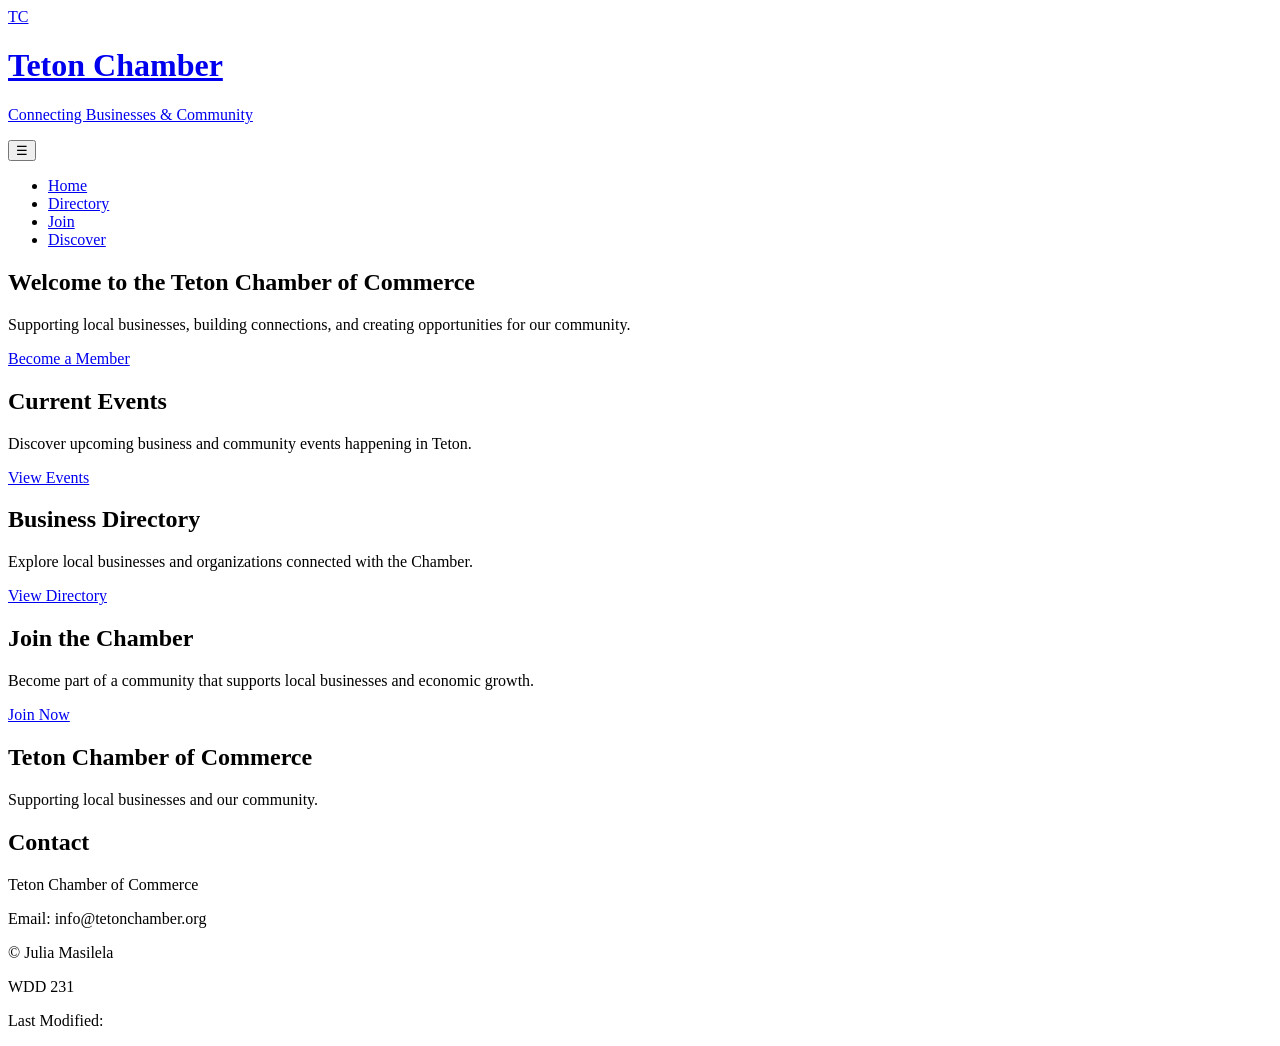
==== chamber/index.html @ 5bec5672 "Complete Chamber project" ====
<!DOCTYPE html>
<html lang="en">

<head>
    <meta charset="UTF-8">
    <meta name="viewport" content="width=device-width, initial-scale=1.0">

    <title>Home | Teton Chamber of Commerce</title>

    <meta name="description"
        content="Welcome to the Teton Chamber of Commerce. Supporting local businesses, building connections, and creating opportunities for the community.">

    <meta name="author" content="Julia Masilela">

    <link rel="stylesheet" href="css/base.css">
    <link rel="stylesheet" href="css/larger.css">

    <script src="js/main.js" defer></script>
</head>

<body>

    <header>
        <div class="header-container">

            <a href="index.html" class="logo">
                <span>TC</span>

                <div>
                    <h1>Teton Chamber</h1>
                    <p>Connecting Businesses &amp; Community</p>
                </div>
            </a>

            <button id="menu-button" aria-label="Open navigation menu">
                ☰
            </button>

            <nav id="primary-navigation">
                <ul>
                    <li>
                        <a href="index.html">Home</a>
                    </li>

                    <li>
                        <a href="directory.html">Directory</a>
                    </li>

                    <li>
                        <a href="join.html">Join</a>
                    </li>

                    <li>
                        <a href="discover.html">Discover</a>
                    </li>
                </ul>
            </nav>

        </div>
    </header>

    <main>

        <section class="hero">

            <div class="hero-content">

                <h2>Welcome to the Teton Chamber of Commerce</h2>

                <p>
                    Supporting local businesses, building connections,
                    and creating opportunities for our community.
                </p>

                <a href="join.html" class="cta-button">
                    Become a Member
                </a>

            </div>

        </section>

        <section class="home-section">

            <div class="card">
                <h2>Current Events</h2>

                <p>
                    Discover upcoming business and community events
                    happening in Teton.
                </p>

                <a href="discover.html">
                    View Events
                </a>
            </div>

            <div class="card">
                <h2>Business Directory</h2>

                <p>
                    Explore local businesses and organizations
                    connected with the Chamber.
                </p>

                <a href="directory.html">
                    View Directory
                </a>
            </div>

            <div class="card">
                <h2>Join the Chamber</h2>

                <p>
                    Become part of a community that supports local
                    businesses and economic growth.
                </p>

                <a href="join.html">
                    Join Now
                </a>
            </div>

        </section>

    </main>

    <footer>

        <div class="footer-content">

            <section>
                <h2>Teton Chamber of Commerce</h2>
                <p>
                    Supporting local businesses and our community.
                </p>
            </section>

            <section>
                <h2>Contact</h2>
                <p>
                    Teton Chamber of Commerce
                </p>
                <p>
                    Email: info@tetonchamber.org
                </p>
            </section>

            <section>
                <p>
                    &copy;
                    <span id="current-year"></span>
                    Julia Masilela
                </p>

                <p>WDD 231</p>

                <p>
                    Last Modified:
                    <span id="last-modified"></span>
                </p>
            </section>

        </div>

    </footer>

</body>

</html>
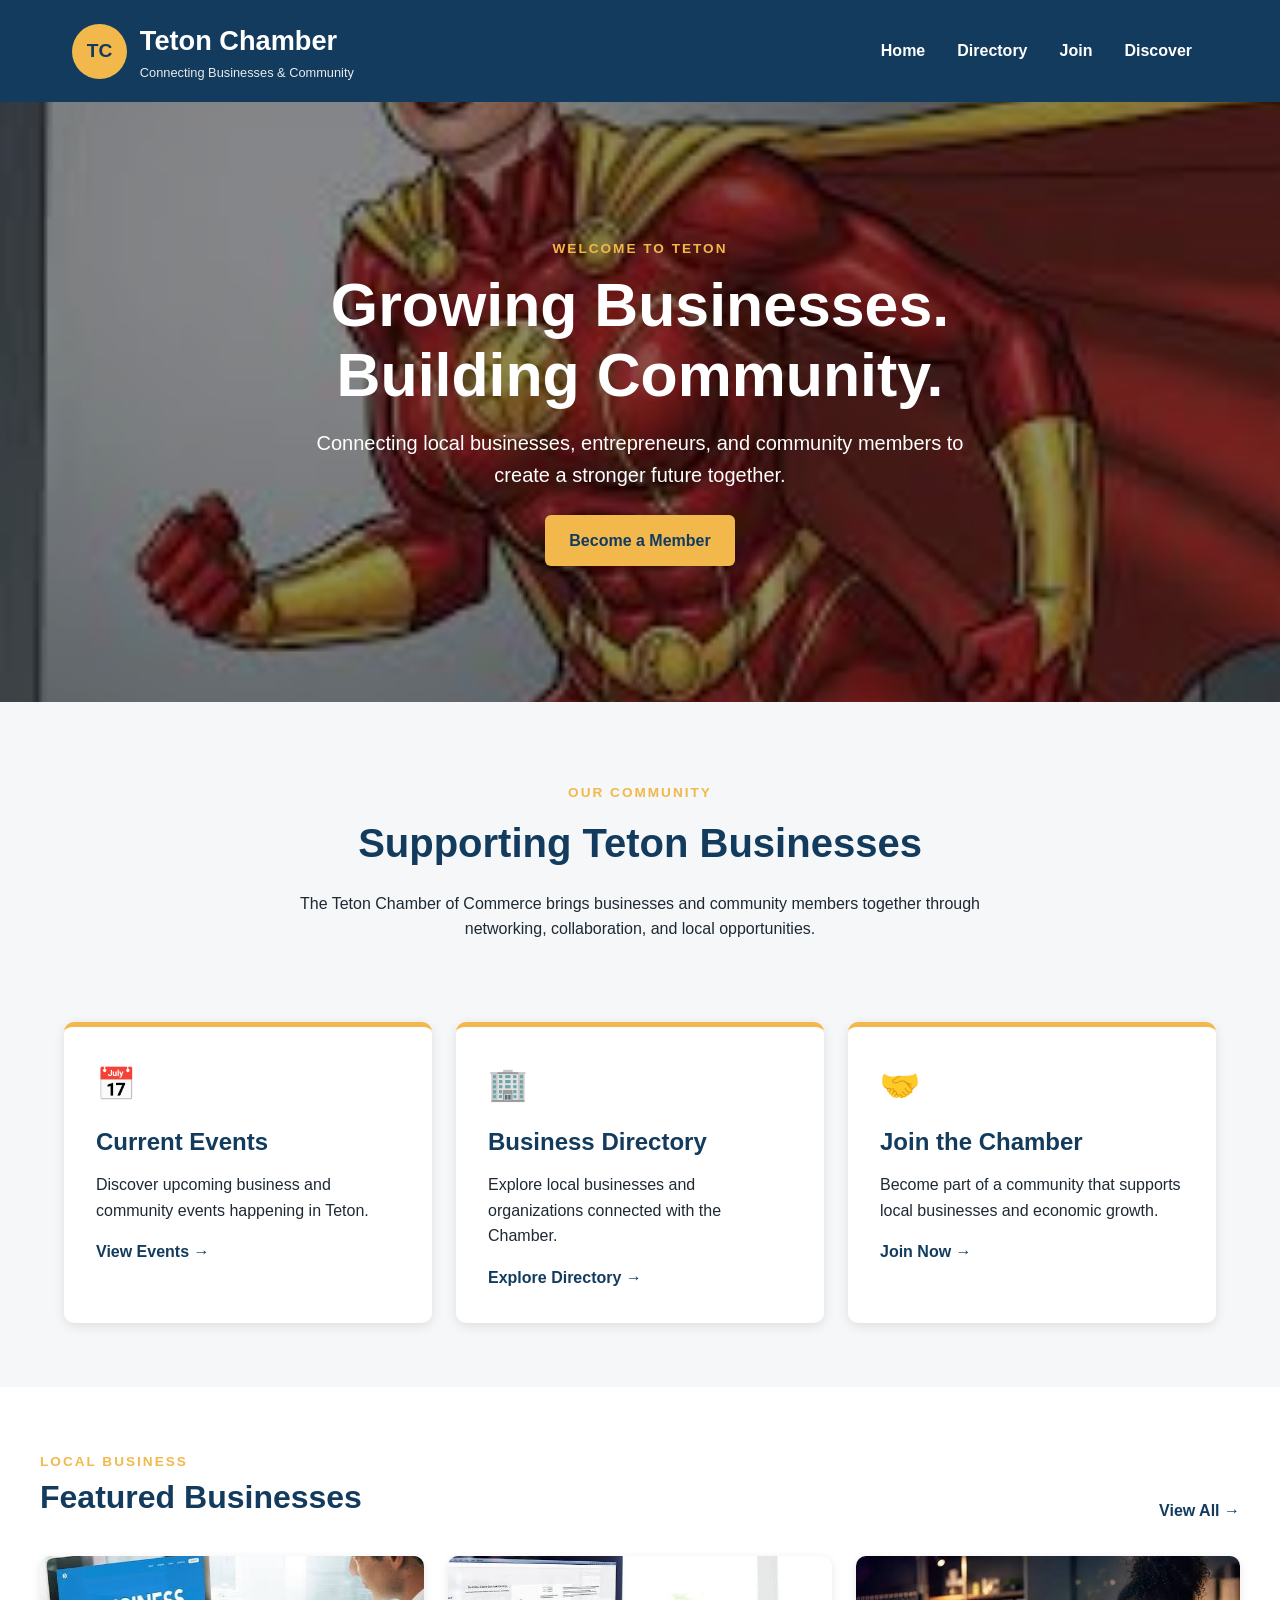
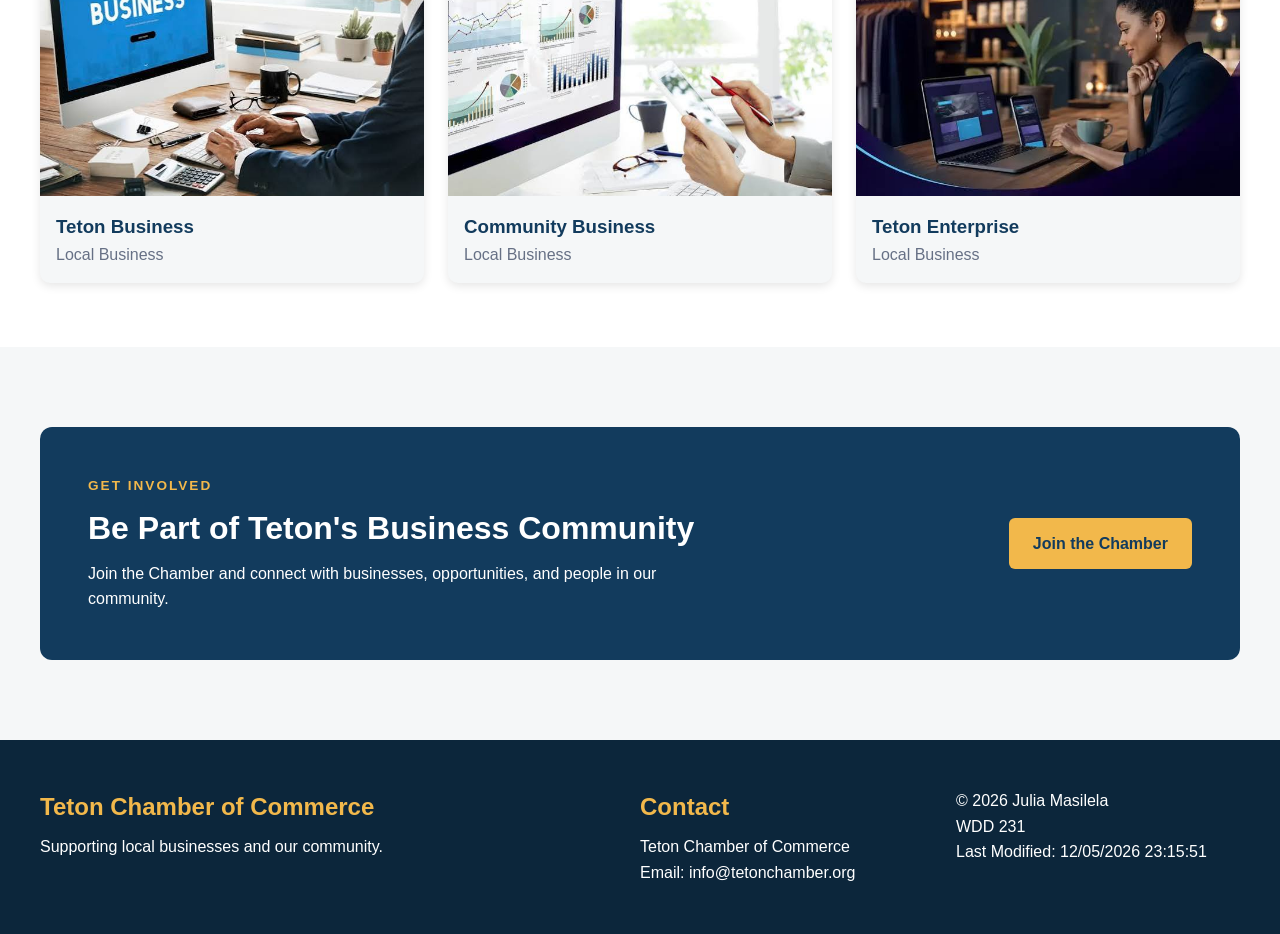
==== commit 2ad7243d: "Improve Chamber homepage design" ====
--- a/chamber/index.html
+++ b/chamber/index.html
@@ -12,10 +12,10 @@
 
     <meta name="author" content="Julia Masilela">
 
-    <link rel="stylesheet" href="css/base.css">
-    <link rel="stylesheet" href="css/larger.css">
-
-    <script src="js/main.js" defer></script>
+    <link rel="stylesheet" href="styles/base.css">
+    <link rel="stylesheet" href="styles/larger.css">
+
+    <script src="scripts/main.js" defer></script>
 </head>
 
 <body>
@@ -24,7 +24,7 @@
         <div class="header-container">
 
             <a href="index.html" class="logo">
-                <span>TC</span>
+                <span class="logo-mark">TC</span>
 
                 <div>
                     <h1>Teton Chamber</h1>
@@ -38,21 +38,10 @@
 
             <nav id="primary-navigation">
                 <ul>
-                    <li>
-                        <a href="index.html">Home</a>
-                    </li>
-
-                    <li>
-                        <a href="directory.html">Directory</a>
-                    </li>
-
-                    <li>
-                        <a href="join.html">Join</a>
-                    </li>
-
-                    <li>
-                        <a href="discover.html">Discover</a>
-                    </li>
+                    <li><a href="index.html">Home</a></li>
+                    <li><a href="directory.html">Directory</a></li>
+                    <li><a href="join.html">Join</a></li>
+                    <li><a href="discover.html">Discover</a></li>
                 </ul>
             </nav>
 
@@ -61,15 +50,25 @@
 
     <main>
 
+        <!-- HERO -->
         <section class="hero">
 
+            <img src="images/hero.webp"
+                alt="Teton community and business area"
+                class="hero-image">
+
+            <div class="hero-overlay"></div>
+
             <div class="hero-content">
 
-                <h2>Welcome to the Teton Chamber of Commerce</h2>
-
-                <p>
-                    Supporting local businesses, building connections,
-                    and creating opportunities for our community.
+                <p class="hero-label">WELCOME TO TETON</p>
+
+                <h2>Growing Businesses.<br>Building Community.</h2>
+
+                <p>
+                    Connecting local businesses, entrepreneurs,
+                    and community members to create a stronger
+                    future together.
                 </p>
 
                 <a href="join.html" class="cta-button">
@@ -80,9 +79,30 @@
 
         </section>
 
+
+        <!-- INTRODUCTION -->
+        <section class="intro">
+
+            <p class="section-label">OUR COMMUNITY</p>
+
+            <h2>Supporting Teton Businesses</h2>
+
+            <p>
+                The Teton Chamber of Commerce brings businesses and
+                community members together through networking,
+                collaboration, and local opportunities.
+            </p>
+
+        </section>
+
+
+        <!-- THREE MAIN CARDS -->
         <section class="home-section">
 
-            <div class="card">
+            <article class="card">
+
+                <div class="card-icon">📅</div>
+
                 <h2>Current Events</h2>
 
                 <p>
@@ -91,11 +111,16 @@
                 </p>
 
                 <a href="discover.html">
-                    View Events
-                </a>
-            </div>
-
-            <div class="card">
+                    View Events →
+                </a>
+
+            </article>
+
+
+            <article class="card">
+
+                <div class="card-icon">🏢</div>
+
                 <h2>Business Directory</h2>
 
                 <p>
@@ -104,11 +129,16 @@
                 </p>
 
                 <a href="directory.html">
-                    View Directory
-                </a>
-            </div>
-
-            <div class="card">
+                    Explore Directory →
+                </a>
+
+            </article>
+
+
+            <article class="card">
+
+                <div class="card-icon">🤝</div>
+
                 <h2>Join the Chamber</h2>
 
                 <p>
@@ -117,13 +147,93 @@
                 </p>
 
                 <a href="join.html">
-                    Join Now
-                </a>
-            </div>
+                    Join Now →
+                </a>
+
+            </article>
+
+        </section>
+
+
+        <!-- FEATURED BUSINESSES -->
+        <section class="featured">
+
+            <div class="featured-heading">
+
+                <div>
+                    <p class="section-label">LOCAL BUSINESS</p>
+                    <h2>Featured Businesses</h2>
+                </div>
+
+                <a href="directory.html">View All →</a>
+
+            </div>
+
+
+            <div class="business-grid">
+
+                <article class="business-card">
+                    <img src="images/bussiness1.webp"
+                        alt="Featured Teton business"
+                        loading="lazy">
+
+                    <div>
+                        <h3>Teton Business</h3>
+                        <p>Local Business</p>
+                    </div>
+                </article>
+
+
+                <article class="business-card">
+                    <img src="images/bussiness2.webp"
+                        alt="Featured Teton business"
+                        loading="lazy">
+
+                    <div>
+                        <h3>Community Business</h3>
+                        <p>Local Business</p>
+                    </div>
+                </article>
+
+
+                <article class="business-card">
+                    <img src="images/bussiness3.webp"
+                        alt="Featured Teton business"
+                        loading="lazy">
+
+                    <div>
+                        <h3>Teton Enterprise</h3>
+                        <p>Local Business</p>
+                    </div>
+                </article>
+
+            </div>
+
+        </section>
+
+
+        <!-- CALL TO ACTION -->
+        <section class="home-cta">
+
+            <div>
+                <p class="section-label">GET INVOLVED</p>
+
+                <h2>Be Part of Teton's Business Community</h2>
+
+                <p>
+                    Join the Chamber and connect with businesses,
+                    opportunities, and people in our community.
+                </p>
+            </div>
+
+            <a href="join.html" class="cta-button">
+                Join the Chamber
+            </a>
 
         </section>
 
     </main>
+
 
     <footer>
 
@@ -131,22 +241,27 @@
 
             <section>
                 <h2>Teton Chamber of Commerce</h2>
+
                 <p>
                     Supporting local businesses and our community.
                 </p>
             </section>
+
 
             <section>
                 <h2>Contact</h2>
-                <p>
-                    Teton Chamber of Commerce
-                </p>
-                <p>
-                    Email: info@tetonchamber.org
+
+                <p>Teton Chamber of Commerce</p>
+
+                <p>
+                    Email:
+                    info@tetonchamber.org
                 </p>
             </section>
 
+
             <section>
+
                 <p>
                     &copy;
                     <span id="current-year"></span>
@@ -159,6 +274,7 @@
                     Last Modified:
                     <span id="last-modified"></span>
                 </p>
+
             </section>
 
         </div>
--- a/chamber/styles/base.css
+++ b/chamber/styles/base.css
@@ -0,0 +1,339 @@
+/* ================================
+   TETON CHAMBER - BASE STYLES
+================================ */
+
+* {
+    box-sizing: border-box;
+    margin: 0;
+    padding: 0;
+}
+
+body {
+    font-family: Arial, Helvetica, sans-serif;
+    line-height: 1.6;
+    color: #1f2933;
+    background: #f5f7f8;
+}
+
+img {
+    max-width: 100%;
+    display: block;
+}
+
+a {
+    color: inherit;
+}
+
+header {
+    background: #123b5d;
+    color: white;
+}
+
+.header-container {
+    max-width: 1200px;
+    margin: 0 auto;
+    padding: 1rem;
+    display: flex;
+    align-items: center;
+    justify-content: space-between;
+    gap: 1rem;
+}
+
+.logo {
+    display: flex;
+    align-items: center;
+    gap: .8rem;
+    text-decoration: none;
+}
+
+.logo-mark {
+    width: 55px;
+    height: 55px;
+    border-radius: 50%;
+    background: #f2b84b;
+    color: #123b5d;
+    display: grid;
+    place-items: center;
+    font-size: 1.2rem;
+    font-weight: bold;
+}
+
+.logo h1 {
+    font-size: 1.4rem;
+}
+
+.logo p {
+    font-size: .8rem;
+    opacity: .9;
+}
+
+#menu-button {
+    border: none;
+    background: transparent;
+    color: white;
+    font-size: 2rem;
+    cursor: pointer;
+}
+
+nav {
+    display: none;
+}
+
+nav ul {
+    list-style: none;
+}
+
+nav a {
+    display: block;
+    padding: .7rem 1rem;
+    text-decoration: none;
+    font-weight: bold;
+}
+
+nav a:hover,
+nav a:focus {
+    background: #f2b84b;
+    color: #123b5d;
+}
+
+.hero {
+    position: relative;
+    min-height: 500px;
+    overflow: hidden;
+    display: grid;
+    place-items: center;
+}
+
+.hero-image {
+    position: absolute;
+    inset: 0;
+    width: 100%;
+    height: 100%;
+    object-fit: cover;
+}
+
+.hero-overlay {
+    position: absolute;
+    inset: 0;
+    background: rgba(0, 0, 0, .45);
+}
+
+.hero-content {
+    position: relative;
+    z-index: 1;
+    color: white;
+    text-align: center;
+    max-width: 750px;
+    padding: 2rem;
+}
+
+.hero-label,
+.section-label {
+    text-transform: uppercase;
+    letter-spacing: 2px;
+    font-size: .85rem;
+    font-weight: bold;
+    color: #f2b84b;
+}
+
+.hero h2 {
+    font-size: 2.5rem;
+    line-height: 1.15;
+    margin: .7rem 0 1rem;
+}
+
+.hero-content > p:not(.hero-label) {
+    font-size: 1.1rem;
+    margin-bottom: 1.5rem;
+}
+
+.cta-button {
+    display: inline-block;
+    background: #f2b84b;
+    color: #123b5d;
+    padding: .8rem 1.5rem;
+    border-radius: 6px;
+    text-decoration: none;
+    font-weight: bold;
+}
+
+.cta-button:hover {
+    background: white;
+}
+
+.intro {
+    max-width: 800px;
+    margin: 0 auto;
+    padding: 4rem 1.5rem 2rem;
+    text-align: center;
+}
+
+.intro h2 {
+    color: #123b5d;
+    font-size: 2rem;
+    margin: .4rem 0 1rem;
+}
+
+.home-section {
+    max-width: 1200px;
+    margin: 0 auto;
+    padding: 2rem 1.5rem 4rem;
+    display: grid;
+    gap: 1.5rem;
+}
+
+.card {
+    background: white;
+    padding: 2rem;
+    border-radius: 10px;
+    box-shadow: 0 3px 12px rgba(0, 0, 0, .1);
+    border-top: 5px solid #f2b84b;
+}
+
+.card-icon {
+    font-size: 2rem;
+    margin-bottom: .8rem;
+}
+
+.card h2 {
+    color: #123b5d;
+    margin-bottom: .7rem;
+}
+
+.card p {
+    margin-bottom: 1rem;
+}
+
+.card a,
+.featured-heading a {
+    color: #123b5d;
+    font-weight: bold;
+    text-decoration: none;
+}
+
+.card a:hover,
+.featured-heading a:hover {
+    text-decoration: underline;
+}
+
+.featured {
+    background: white;
+    padding: 4rem 1.5rem;
+}
+
+.featured-heading {
+    max-width: 1200px;
+    margin: 0 auto 2rem;
+    display: flex;
+    justify-content: space-between;
+    align-items: end;
+    gap: 1rem;
+}
+
+.featured-heading h2 {
+    color: #123b5d;
+    font-size: 2rem;
+}
+
+.business-grid {
+    max-width: 1200px;
+    margin: 0 auto;
+    display: grid;
+    gap: 1.5rem;
+}
+
+.business-card {
+    background: #f5f7f8;
+    border-radius: 10px;
+    overflow: hidden;
+    box-shadow: 0 3px 10px rgba(0, 0, 0, .1);
+}
+
+.business-card img {
+    width: 100%;
+    height: 220px;
+    object-fit: cover;
+}
+
+.business-card div {
+    padding: 1rem;
+}
+
+.business-card h3 {
+    color: #123b5d;
+}
+
+.business-card p {
+    color: #667085;
+}
+
+.home-cta {
+    max-width: 1200px;
+    margin: 4rem auto;
+    padding: 3rem 1.5rem;
+    background: #123b5d;
+    color: white;
+    border-radius: 12px;
+    display: grid;
+    gap: 1.5rem;
+}
+
+.home-cta h2 {
+    font-size: 2rem;
+    margin: .4rem 0;
+}
+
+.home-cta p:not(.section-label) {
+    max-width: 650px;
+}
+
+footer {
+    background: #0c263b;
+    color: white;
+    padding: 3rem 1.5rem;
+}
+
+.footer-content {
+    max-width: 1200px;
+    margin: 0 auto;
+    display: grid;
+    gap: 2rem;
+}
+
+footer h2 {
+    color: #f2b84b;
+    margin-bottom: .5rem;
+}
+
+@media (min-width: 700px) {
+
+    #menu-button {
+        display: none;
+    }
+
+    nav {
+        display: block;
+    }
+
+    nav ul {
+        display: flex;
+    }
+
+    .home-section {
+        grid-template-columns: repeat(3, 1fr);
+    }
+
+    .business-grid {
+        grid-template-columns: repeat(3, 1fr);
+    }
+
+    .home-cta {
+        grid-template-columns: 1fr auto;
+        align-items: center;
+        padding: 3rem;
+    }
+
+    .footer-content {
+        grid-template-columns: 2fr 1fr 1fr;
+    }
+}
--- a/chamber/styles/larger.css
+++ b/chamber/styles/larger.css
@@ -0,0 +1,73 @@
+/* ================================
+   TETON CHAMBER - LARGE SCREEN
+================================ */
+
+@media (min-width: 900px) {
+
+    .header-container {
+        padding: 1.2rem 2rem;
+    }
+
+    .logo h1 {
+        font-size: 1.7rem;
+    }
+
+    .hero {
+        min-height: 600px;
+    }
+
+    .hero-content {
+        padding: 3rem;
+    }
+
+    .hero h2 {
+        font-size: 3.8rem;
+    }
+
+    .hero-content > p:not(.hero-label) {
+        font-size: 1.25rem;
+        max-width: 650px;
+        margin-left: auto;
+        margin-right: auto;
+    }
+
+    .intro {
+        padding-top: 5rem;
+    }
+
+    .intro h2 {
+        font-size: 2.5rem;
+    }
+
+    .home-section {
+        padding-top: 3rem;
+    }
+
+    .card {
+        min-height: 270px;
+        transition: transform .2s ease, box-shadow .2s ease;
+    }
+
+    .card:hover {
+        transform: translateY(-6px);
+        box-shadow: 0 8px 20px rgba(0, 0, 0, .15);
+    }
+
+    .business-card {
+        transition: transform .2s ease, box-shadow .2s ease;
+    }
+
+    .business-card:hover {
+        transform: translateY(-5px);
+        box-shadow: 0 8px 20px rgba(0, 0, 0, .15);
+    }
+
+    .business-card img {
+        height: 240px;
+    }
+
+    .home-cta {
+        margin-top: 5rem;
+        margin-bottom: 5rem;
+    }
+}
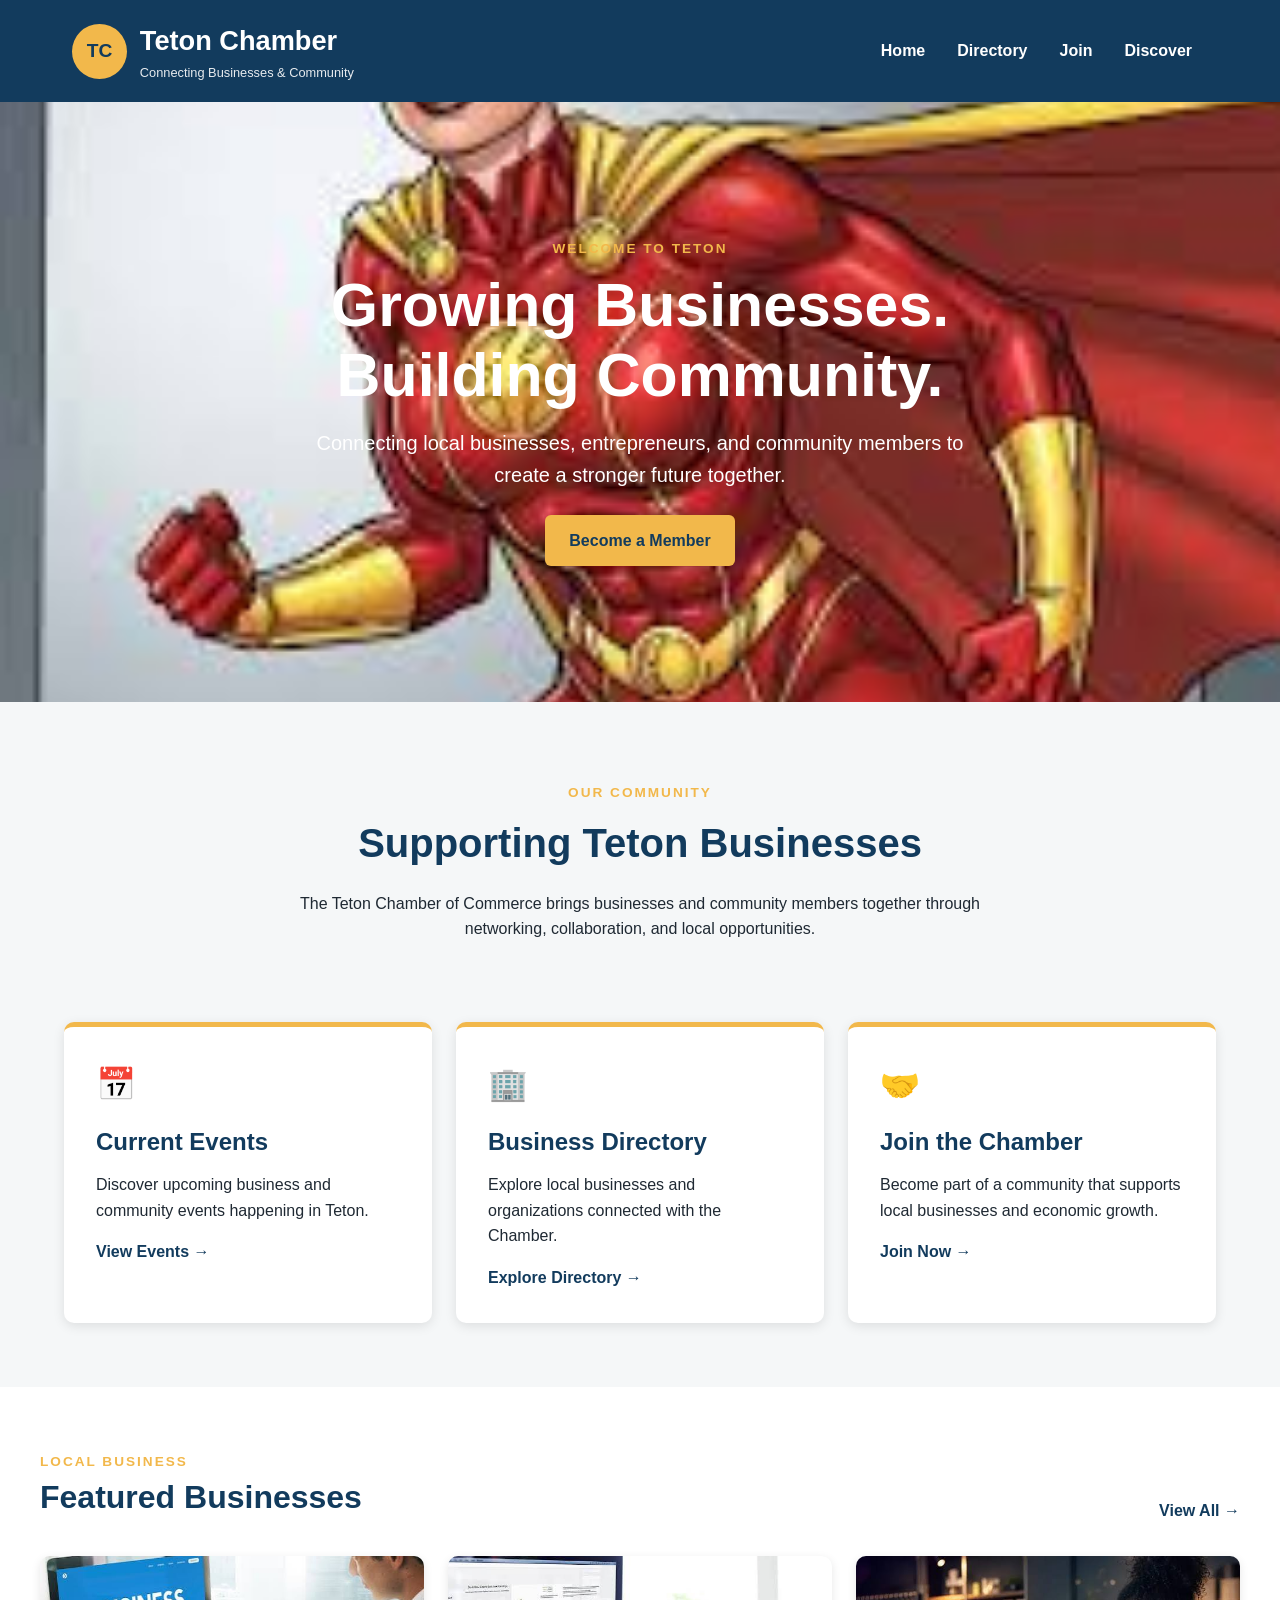
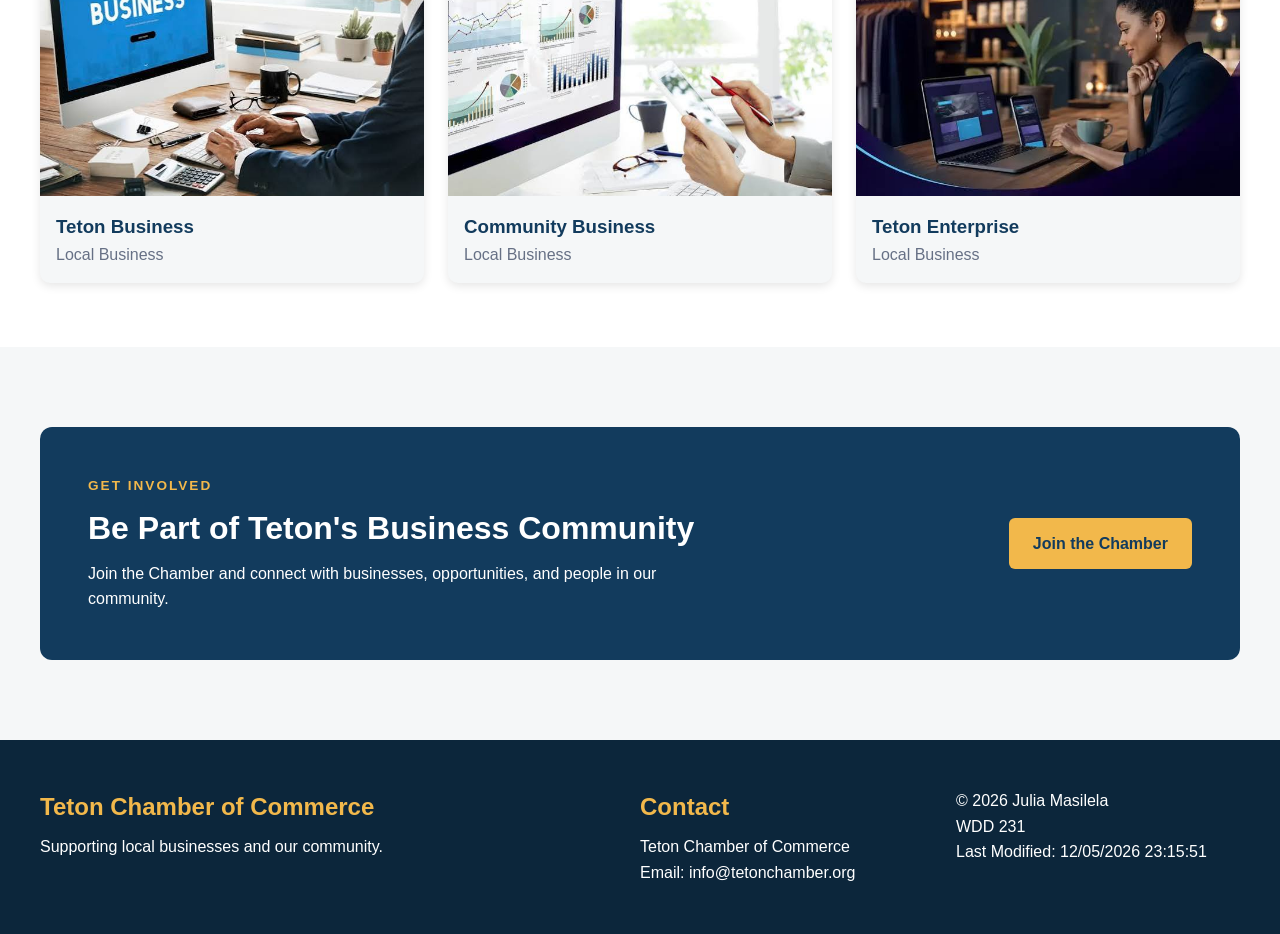
==== commit 878bef69: "Update Chamber homepage" ====
--- a/chamber/index.html
+++ b/chamber/index.html
@@ -53,17 +53,19 @@
         <!-- HERO -->
         <section class="hero">
 
-            <img src="images/hero.webp"
+            <img
+                src="images/hero.webp"
                 alt="Teton community and business area"
                 class="hero-image">
 
-            <div class="hero-overlay"></div>
-
             <div class="hero-content">
 
                 <p class="hero-label">WELCOME TO TETON</p>
 
-                <h2>Growing Businesses.<br>Building Community.</h2>
+                <h2>
+                    Growing Businesses.<br>
+                    Building Community.
+                </h2>
 
                 <p>
                     Connecting local businesses, entrepreneurs,
@@ -88,15 +90,15 @@
             <h2>Supporting Teton Businesses</h2>
 
             <p>
-                The Teton Chamber of Commerce brings businesses and
-                community members together through networking,
+                The Teton Chamber of Commerce brings businesses
+                and community members together through networking,
                 collaboration, and local opportunities.
             </p>
 
         </section>
 
 
-        <!-- THREE MAIN CARDS -->
+        <!-- CARDS -->
         <section class="home-section">
 
             <article class="card">
@@ -106,8 +108,8 @@
                 <h2>Current Events</h2>
 
                 <p>
-                    Discover upcoming business and community events
-                    happening in Teton.
+                    Discover upcoming business and community
+                    events happening in Teton.
                 </p>
 
                 <a href="discover.html">
@@ -142,8 +144,8 @@
                 <h2>Join the Chamber</h2>
 
                 <p>
-                    Become part of a community that supports local
-                    businesses and economic growth.
+                    Become part of a community that supports
+                    local businesses and economic growth.
                 </p>
 
                 <a href="join.html">
@@ -165,7 +167,9 @@
                     <h2>Featured Businesses</h2>
                 </div>
 
-                <a href="directory.html">View All →</a>
+                <a href="directory.html">
+                    View All →
+                </a>
 
             </div>
 
@@ -173,38 +177,47 @@
             <div class="business-grid">
 
                 <article class="business-card">
-                    <img src="images/bussiness1.webp"
-                        alt="Featured Teton business"
+
+                    <img
+                        src="images/bussiness1.webp"
+                        alt="Featured local business"
                         loading="lazy">
 
                     <div>
                         <h3>Teton Business</h3>
                         <p>Local Business</p>
                     </div>
+
                 </article>
 
 
                 <article class="business-card">
-                    <img src="images/bussiness2.webp"
-                        alt="Featured Teton business"
+
+                    <img
+                        src="images/bussiness2.webp"
+                        alt="Featured community business"
                         loading="lazy">
 
                     <div>
                         <h3>Community Business</h3>
                         <p>Local Business</p>
                     </div>
+
                 </article>
 
 
                 <article class="business-card">
-                    <img src="images/bussiness3.webp"
-                        alt="Featured Teton business"
+
+                    <img
+                        src="images/bussiness3.webp"
+                        alt="Featured Teton enterprise"
                         loading="lazy">
 
                     <div>
                         <h3>Teton Enterprise</h3>
                         <p>Local Business</p>
                     </div>
+
                 </article>
 
             </div>
@@ -216,14 +229,20 @@
         <section class="home-cta">
 
             <div>
-                <p class="section-label">GET INVOLVED</p>
-
-                <h2>Be Part of Teton's Business Community</h2>
+
+                <p class="section-label">
+                    GET INVOLVED
+                </p>
+
+                <h2>
+                    Be Part of Teton's Business Community
+                </h2>
 
                 <p>
                     Join the Chamber and connect with businesses,
                     opportunities, and people in our community.
                 </p>
+
             </div>
 
             <a href="join.html" class="cta-button">
@@ -235,6 +254,7 @@
     </main>
 
 
+    <!-- FOOTER -->
     <footer>
 
         <div class="footer-content">
@@ -254,8 +274,7 @@
                 <p>Teton Chamber of Commerce</p>
 
                 <p>
-                    Email:
-                    info@tetonchamber.org
+                    Email: info@tetonchamber.org
                 </p>
             </section>
 
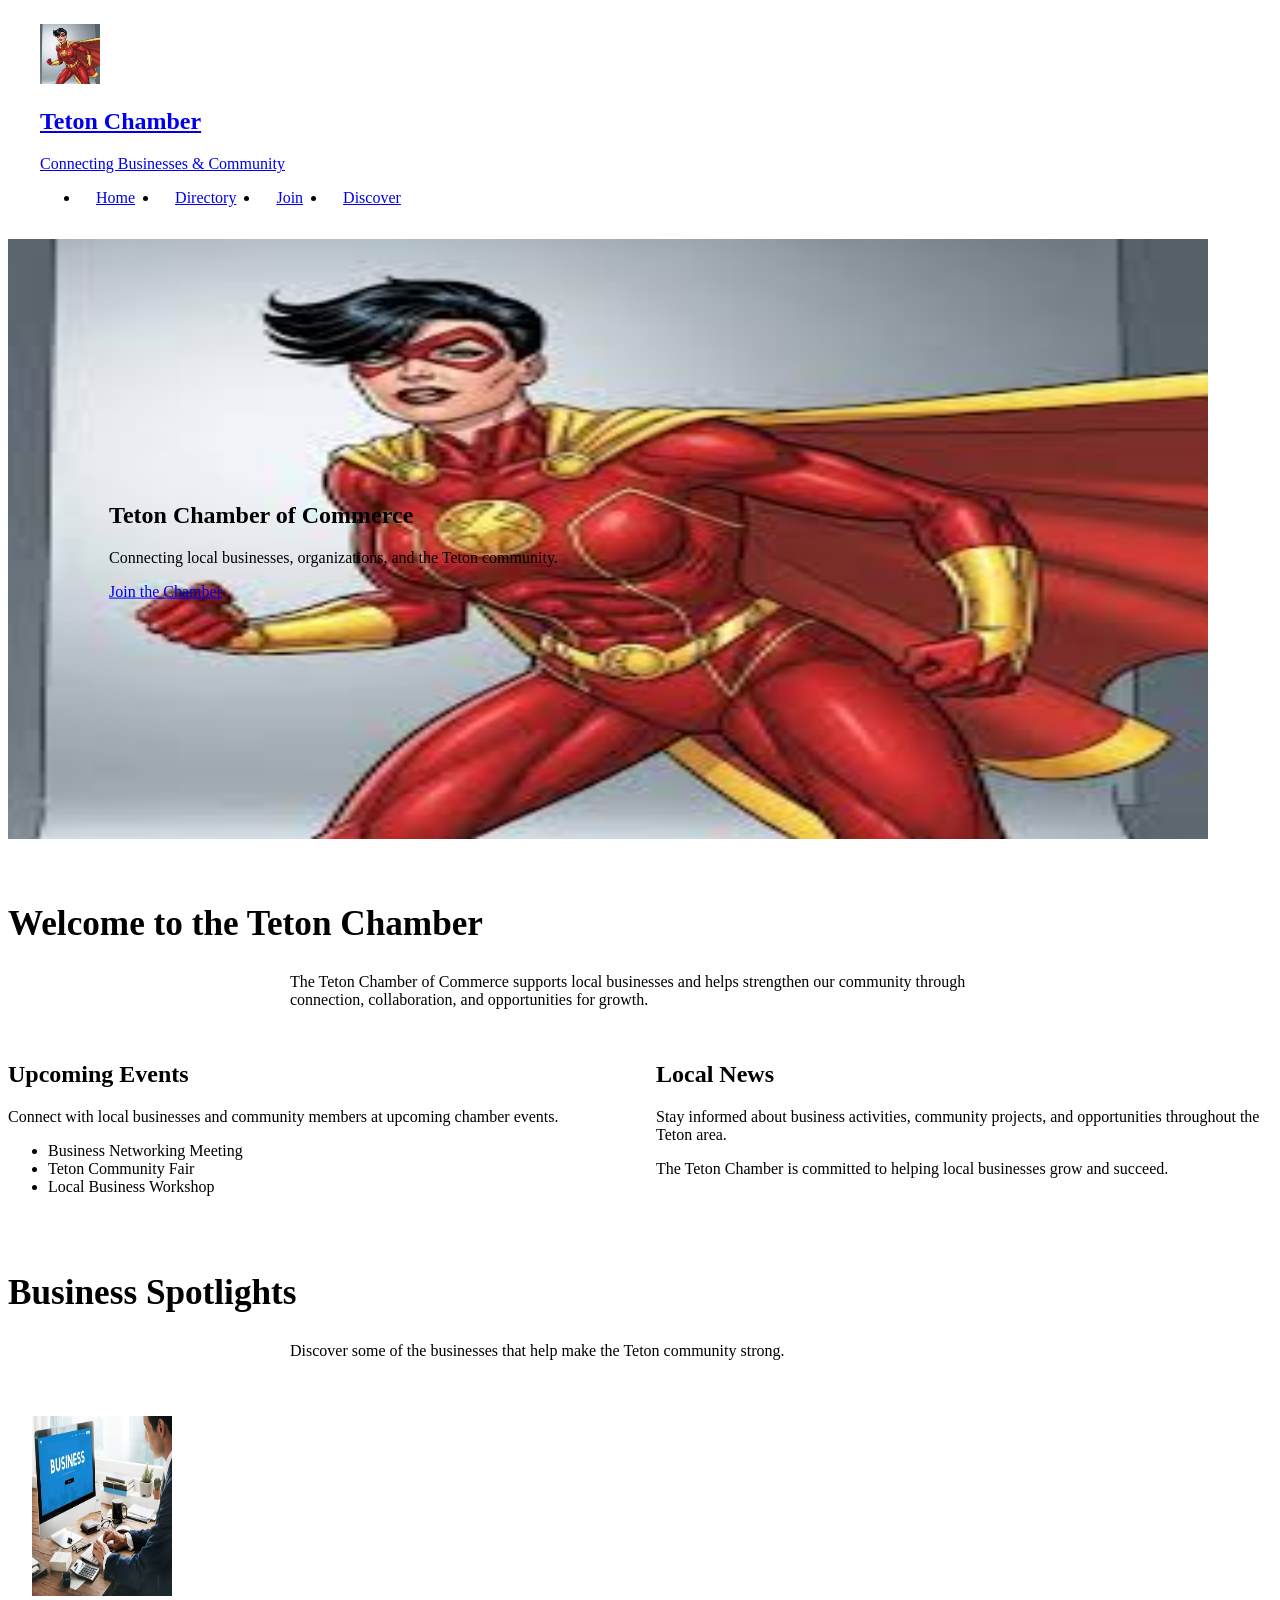
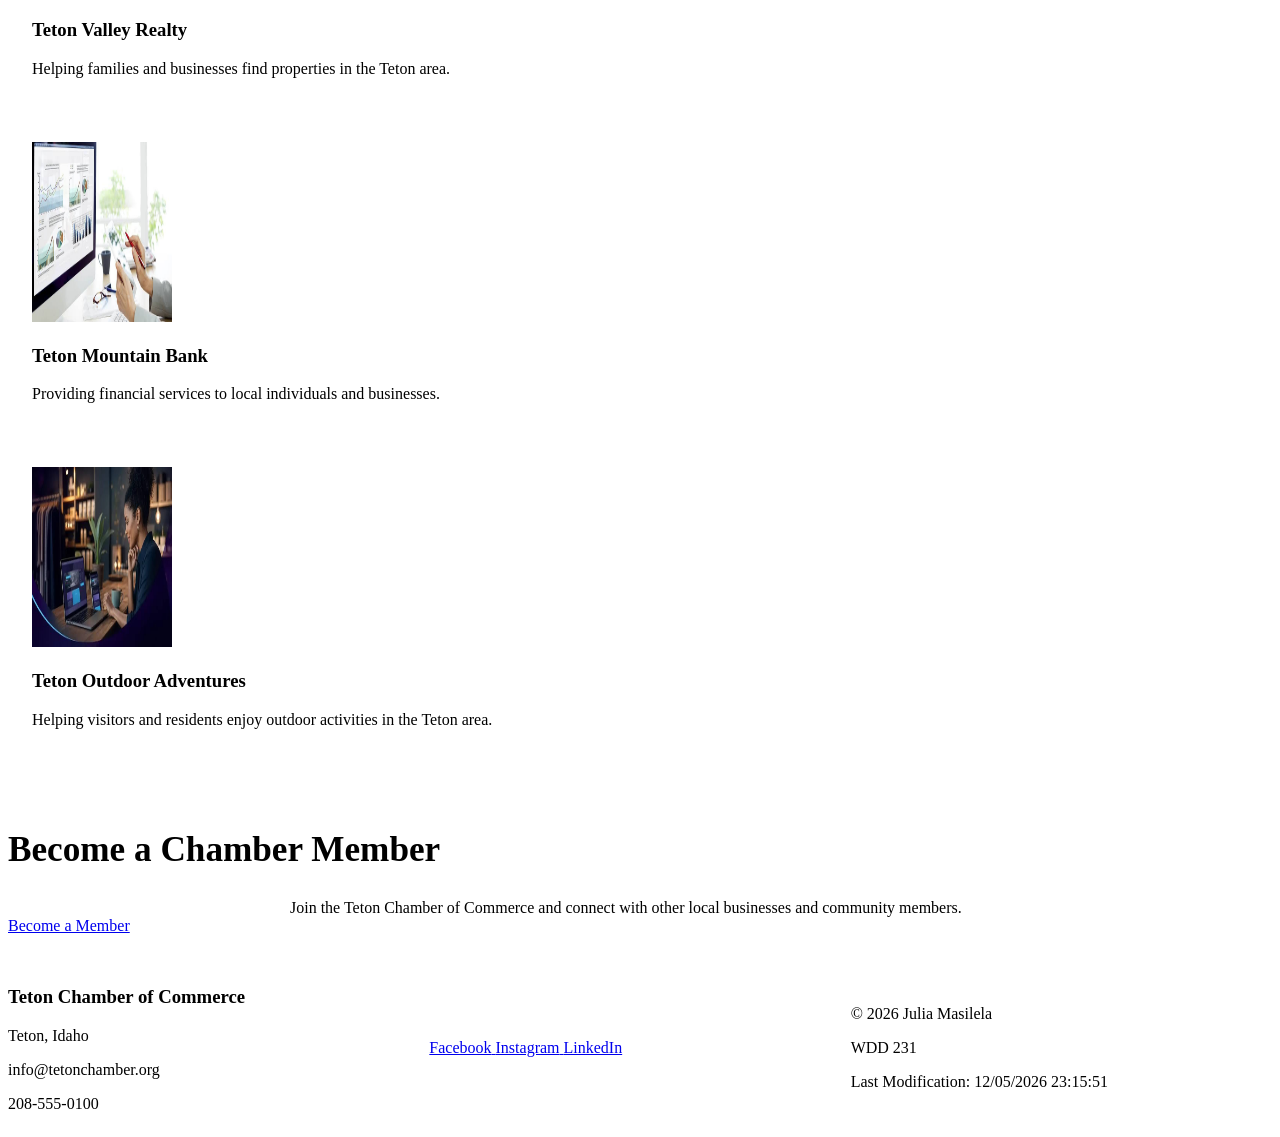
==== commit 871218c1: "Complete WDD 231 Chamber directory" ====
--- a/chamber/index.html
+++ b/chamber/index.html
@@ -3,220 +3,320 @@
 
 <head>
     <meta charset="UTF-8">
+
     <meta name="viewport" content="width=device-width, initial-scale=1.0">
 
-    <title>Home | Teton Chamber of Commerce</title>
+    <title>Teton Chamber of Commerce | Julia Masilela</title>
 
     <meta name="description"
-        content="Welcome to the Teton Chamber of Commerce. Supporting local businesses, building connections, and creating opportunities for the community.">
+        content="Teton Chamber of Commerce connects local businesses and the community through business information, events, news, and opportunities.">
 
     <meta name="author" content="Julia Masilela">
 
-    <link rel="stylesheet" href="styles/base.css">
+    <link rel="icon" href="images/favicon.ico">
+
+    <!-- Open Graph -->
+    <meta property="og:title"
+        content="Teton Chamber of Commerce">
+
+    <meta property="og:description"
+        content="Connecting businesses and community in Teton, Idaho.">
+
+    <meta property="og:image"
+        content="https://masilelaj69-hue.github.io/wdd231-1/chamber/images/hero.webp">
+
+    <meta property="og:url"
+        content="https://masilelaj69-hue.github.io/wdd231-1/chamber/index.html">
+
+    <meta property="og:type" content="website">
+
+    <!-- Google Fonts -->
+    <link rel="preconnect" href="https://fonts.googleapis.com">
+
+    <link rel="preconnect"
+        href="https://fonts.gstatic.com"
+        crossorigin>
+
+    <link
+        href="https://fonts.googleapis.com/css2?family=Open+Sans:wght@400;600&family=Poppins:wght@500;700&display=swap"
+        rel="stylesheet">
+
+    <!-- CSS -->
+    <link rel="stylesheet" href="styles/normalize.css">
+
+    <link rel="stylesheet" href="styles/small.css">
+
     <link rel="stylesheet" href="styles/larger.css">
-
-    <script src="scripts/main.js" defer></script>
 </head>
 
 <body>
 
+    <!-- ==============================
+         HEADER
+    =============================== -->
+
     <header>
+
         <div class="header-container">
 
             <a href="index.html" class="logo">
-                <span class="logo-mark">TC</span>
-
-                <div>
-                    <h1>Teton Chamber</h1>
-                    <p>Connecting Businesses &amp; Community</p>
+
+                <img
+                    src="images/hero.webp"
+                    alt="Teton Chamber of Commerce"
+                    width="60"
+                    height="60">
+
+                <div class="logo-text">
+
+                    <h2>Teton Chamber</h2>
+
+                    <p>
+                        Connecting Businesses &amp; Community
+                    </p>
+
                 </div>
+
             </a>
 
-            <button id="menu-button" aria-label="Open navigation menu">
+            <button
+                id="menu-button"
+                aria-label="Open navigation menu"
+                aria-expanded="false"
+                aria-controls="primary-navigation">
                 ☰
             </button>
 
             <nav id="primary-navigation">
-                <ul>
-                    <li><a href="index.html">Home</a></li>
-                    <li><a href="directory.html">Directory</a></li>
-                    <li><a href="join.html">Join</a></li>
-                    <li><a href="discover.html">Discover</a></li>
+
+                <ul class="navigation">
+
+                    <li>
+                        <a href="index.html" class="active">
+                            Home
+                        </a>
+                    </li>
+
+                    <li>
+                        <a href="directory.html">
+                            Directory
+                        </a>
+                    </li>
+
+                    <li>
+                        <a href="join.html">
+                            Join
+                        </a>
+                    </li>
+
+                    <li>
+                        <a href="discover.html">
+                            Discover
+                        </a>
+                    </li>
+
                 </ul>
+
             </nav>
 
         </div>
+
     </header>
 
+
+    <!-- ==============================
+         MAIN
+    =============================== -->
+
     <main>
 
         <!-- HERO -->
+
         <section class="hero">
 
             <img
                 src="images/hero.webp"
-                alt="Teton community and business area"
-                class="hero-image">
+                alt="Teton Idaho landscape"
+                width="1200"
+                height="600">
 
             <div class="hero-content">
 
-                <p class="hero-label">WELCOME TO TETON</p>
+                <h1>
+                    Teton Chamber of Commerce
+                </h1>
+
+                <p>
+                    Connecting local businesses,
+                    organizations, and the Teton community.
+                </p>
+
+                <a href="join.html" class="button">
+                    Join the Chamber
+                </a>
+
+            </div>
+
+        </section>
+
+
+        <!-- WELCOME -->
+
+        <section class="page-header">
+
+            <h2>
+                Welcome to the Teton Chamber
+            </h2>
+
+            <p>
+                The Teton Chamber of Commerce supports local
+                businesses and helps strengthen our community
+                through connection, collaboration, and
+                opportunities for growth.
+            </p>
+
+        </section>
+
+
+        <!-- HOME GRID -->
+
+        <section class="home-grid">
+
+            <!-- EVENTS -->
+
+            <article class="card">
 
                 <h2>
-                    Growing Businesses.<br>
-                    Building Community.
+                    Upcoming Events
                 </h2>
 
                 <p>
-                    Connecting local businesses, entrepreneurs,
-                    and community members to create a stronger
-                    future together.
-                </p>
-
-                <a href="join.html" class="cta-button">
-                    Become a Member
-                </a>
+                    Connect with local businesses and community
+                    members at upcoming chamber events.
+                </p>
+
+                <ul>
+
+                    <li>
+                        Business Networking Meeting
+                    </li>
+
+                    <li>
+                        Teton Community Fair
+                    </li>
+
+                    <li>
+                        Local Business Workshop
+                    </li>
+
+                </ul>
+
+            </article>
+
+
+            <!-- NEWS -->
+
+            <article class="card">
+
+                <h2>
+                    Local News
+                </h2>
+
+                <p>
+                    Stay informed about business activities,
+                    community projects, and opportunities
+                    throughout the Teton area.
+                </p>
+
+                <p>
+                    The Teton Chamber is committed to helping
+                    local businesses grow and succeed.
+                </p>
+
+            </article>
+
+        </section>
+
+
+        <!-- BUSINESS SPOTLIGHTS -->
+
+        <section>
+
+            <div class="page-header">
+
+                <h2>
+                    Business Spotlights
+                </h2>
+
+                <p>
+                    Discover some of the businesses that help
+                    make the Teton community strong.
+                </p>
 
             </div>
 
-        </section>
-
-
-        <!-- INTRODUCTION -->
-        <section class="intro">
-
-            <p class="section-label">OUR COMMUNITY</p>
-
-            <h2>Supporting Teton Businesses</h2>
-
-            <p>
-                The Teton Chamber of Commerce brings businesses
-                and community members together through networking,
-                collaboration, and local opportunities.
-            </p>
-
-        </section>
-
-
-        <!-- CARDS -->
-        <section class="home-section">
-
-            <article class="card">
-
-                <div class="card-icon">📅</div>
-
-                <h2>Current Events</h2>
-
-                <p>
-                    Discover upcoming business and community
-                    events happening in Teton.
-                </p>
-
-                <a href="discover.html">
-                    View Events →
-                </a>
-
-            </article>
-
-
-            <article class="card">
-
-                <div class="card-icon">🏢</div>
-
-                <h2>Business Directory</h2>
-
-                <p>
-                    Explore local businesses and organizations
-                    connected with the Chamber.
-                </p>
-
-                <a href="directory.html">
-                    Explore Directory →
-                </a>
-
-            </article>
-
-
-            <article class="card">
-
-                <div class="card-icon">🤝</div>
-
-                <h2>Join the Chamber</h2>
-
-                <p>
-                    Become part of a community that supports
-                    local businesses and economic growth.
-                </p>
-
-                <a href="join.html">
-                    Join Now →
-                </a>
-
-            </article>
-
-        </section>
-
-
-        <!-- FEATURED BUSINESSES -->
-        <section class="featured">
-
-            <div class="featured-heading">
-
-                <div>
-                    <p class="section-label">LOCAL BUSINESS</p>
-                    <h2>Featured Businesses</h2>
-                </div>
-
-                <a href="directory.html">
-                    View All →
-                </a>
-
-            </div>
-
-
-            <div class="business-grid">
-
-                <article class="business-card">
+
+            <div class="spotlight-grid">
+
+                <article class="member-card">
 
                     <img
                         src="images/bussiness1.webp"
-                        alt="Featured local business"
-                        loading="lazy">
-
-                    <div>
-                        <h3>Teton Business</h3>
-                        <p>Local Business</p>
-                    </div>
+                        alt="Teton Valley Realty"
+                        loading="lazy"
+                        width="180"
+                        height="180">
+
+                    <h3>
+                        Teton Valley Realty
+                    </h3>
+
+                    <p>
+                        Helping families and businesses find
+                        properties in the Teton area.
+                    </p>
 
                 </article>
 
 
-                <article class="business-card">
+                <article class="member-card">
 
                     <img
                         src="images/bussiness2.webp"
-                        alt="Featured community business"
-                        loading="lazy">
-
-                    <div>
-                        <h3>Community Business</h3>
-                        <p>Local Business</p>
-                    </div>
+                        alt="Teton Mountain Bank"
+                        loading="lazy"
+                        width="180"
+                        height="180">
+
+                    <h3>
+                        Teton Mountain Bank
+                    </h3>
+
+                    <p>
+                        Providing financial services to local
+                        individuals and businesses.
+                    </p>
 
                 </article>
 
 
-                <article class="business-card">
+                <article class="member-card">
 
                     <img
                         src="images/bussiness3.webp"
-                        alt="Featured Teton enterprise"
-                        loading="lazy">
-
-                    <div>
-                        <h3>Teton Enterprise</h3>
-                        <p>Local Business</p>
-                    </div>
+                        alt="Teton Outdoor Adventures"
+                        loading="lazy"
+                        width="180"
+                        height="180">
+
+                    <h3>
+                        Teton Outdoor Adventures
+                    </h3>
+
+                    <p>
+                        Helping visitors and residents enjoy
+                        outdoor activities in the Teton area.
+                    </p>
 
                 </article>
 
@@ -226,27 +326,21 @@
 
 
         <!-- CALL TO ACTION -->
-        <section class="home-cta">
-
-            <div>
-
-                <p class="section-label">
-                    GET INVOLVED
-                </p>
-
-                <h2>
-                    Be Part of Teton's Business Community
-                </h2>
-
-                <p>
-                    Join the Chamber and connect with businesses,
-                    opportunities, and people in our community.
-                </p>
-
-            </div>
-
-            <a href="join.html" class="cta-button">
-                Join the Chamber
+
+        <section class="page-header">
+
+            <h2>
+                Become a Chamber Member
+            </h2>
+
+            <p>
+                Join the Teton Chamber of Commerce and connect
+                with other local businesses and community
+                members.
+            </p>
+
+            <a href="join.html" class="button">
+                Become a Member
             </a>
 
         </section>
@@ -254,28 +348,61 @@
     </main>
 
 
-    <!-- FOOTER -->
+    <!-- ==============================
+         FOOTER
+    =============================== -->
+
     <footer>
 
         <div class="footer-content">
 
             <section>
-                <h2>Teton Chamber of Commerce</h2>
-
-                <p>
-                    Supporting local businesses and our community.
-                </p>
+
+                <h3>
+                    Teton Chamber of Commerce
+                </h3>
+
+                <p>
+                    Teton, Idaho
+                </p>
+
+                <p>
+                    info@tetonchamber.org
+                </p>
+
+                <p>
+                    208-555-0100
+                </p>
+
             </section>
 
 
-            <section>
-                <h2>Contact</h2>
-
-                <p>Teton Chamber of Commerce</p>
-
-                <p>
-                    Email: info@tetonchamber.org
-                </p>
+            <section class="social-links">
+
+                <a
+                    href="#"
+                    aria-label="Facebook">
+
+                    <span>Facebook</span>
+
+                </a>
+
+                <a
+                    href="#"
+                    aria-label="Instagram">
+
+                    <span>Instagram</span>
+
+                </a>
+
+                <a
+                    href="#"
+                    aria-label="LinkedIn">
+
+                    <span>LinkedIn</span>
+
+                </a>
+
             </section>
 
 
@@ -287,12 +414,11 @@
                     Julia Masilela
                 </p>
 
-                <p>WDD 231</p>
-
-                <p>
-                    Last Modified:
-                    <span id="last-modified"></span>
-                </p>
+                <p>
+                    WDD 231
+                </p>
+
+                <p id="last-modified"></p>
 
             </section>
 
@@ -300,6 +426,14 @@
 
     </footer>
 
+
+    <!-- JavaScript -->
+
+    <script
+        src="scripts/navigation.js"
+        defer>
+    </script>
+
 </body>
 
 </html>
--- a/chamber/styles/larger.css
+++ b/chamber/styles/larger.css
@@ -1,73 +1,190 @@
-/* ================================
-   TETON CHAMBER - LARGE SCREEN
-================================ */
+/* ===========================================
+   LARGE SCREEN STYLES
+   768px and above
+=========================================== */
 
-@media (min-width: 900px) {
+@media screen and (min-width: 768px) {
+
+    /* HEADER */
 
     .header-container {
-        padding: 1.2rem 2rem;
+        padding: 1rem 2rem;
     }
 
-    .logo h1 {
-        font-size: 1.7rem;
+    #menu-button {
+        display: none;
     }
 
+    nav {
+        display: block;
+        width: auto;
+    }
+
+    .navigation {
+        display: flex;
+        flex-direction: row;
+        gap: 0.5rem;
+    }
+
+    .navigation a {
+        padding: 0.75rem 1rem;
+        border-radius: 5px;
+    }
+
+    .navigation a:hover {
+        background: rgba(255, 255, 255, 0.15);
+    }
+
+    /* PAGE HEADER */
+
+    .page-header {
+        padding: 2rem 0;
+    }
+
+    .page-header h1,
+    .page-header h2 {
+        font-size: 2.2rem;
+    }
+
+    .page-header p {
+        max-width: 700px;
+        margin: auto;
+    }
+
+    /* VIEW CONTROLS */
+
+    .view-controls {
+        justify-content: flex-end;
+    }
+
+    /* DIRECTORY GRID */
+
+    .grid-view {
+        grid-template-columns: repeat(auto-fit, minmax(300px, 1fr));
+    }
+
+    /* MEMBER CARD */
+
+    .member-card {
+        padding: 1.5rem;
+    }
+
+    .member-card img {
+        width: 140px;
+    }
+
+    /* LIST VIEW */
+
+    .list-view {
+        display: flex;
+        flex-direction: column;
+        gap: 0.75rem;
+    }
+
+    .list-view .member-card {
+        display: grid;
+        grid-template-columns: 120px 1fr;
+        gap: 1rem 1.5rem;
+        align-items: center;
+        text-align: left;
+        padding: 1rem 1.5rem;
+    }
+
+    .list-view .member-card img {
+        grid-row: span 6;
+        width: 100px;
+        margin: 0;
+    }
+
+    .list-view .member-card h3 {
+        margin: 0;
+    }
+
+    /* FOOTER */
+
+    .footer-content {
+        display: grid;
+        grid-template-columns: repeat(3, 1fr);
+        align-items: center;
+        text-align: left;
+    }
+
+    .social-links {
+        justify-content: center;
+    }
+
+    /* HERO */
+
     .hero {
-        min-height: 600px;
+        position: relative;
     }
 
     .hero-content {
-        padding: 3rem;
+        position: absolute;
+        top: 50%;
+        left: 8%;
+        transform: translateY(-50%);
+        max-width: 500px;
     }
 
-    .hero h2 {
-        font-size: 3.8rem;
+    /* HOME PAGE */
+
+    .home-grid {
+        display: grid;
+        grid-template-columns: repeat(2, 1fr);
+        gap: 2rem;
     }
 
-    .hero-content > p:not(.hero-label) {
-        font-size: 1.25rem;
-        max-width: 650px;
-        margin-left: auto;
-        margin-right: auto;
+    /* SPOTLIGHTS */
+
+    .spotlight-grid {
+        grid-template-columns: repeat(3, 1fr);
     }
 
-    .intro {
-        padding-top: 5rem;
+    /* JOIN PAGE */
+
+    .join-layout {
+        grid-template-columns: 2fr 1fr;
+        align-items: start;
+    }
+}
+
+
+/* ===========================================
+   DISCOVER PAGE
+=========================================== */
+
+@media screen and (min-width: 641px) {
+
+    .discover-grid {
+        grid-template-columns: repeat(2, 1fr);
+
+        grid-template-areas:
+            "card1 card2"
+            "card3 card4"
+            "card5 card6"
+            "card7 card8";
+    }
+}
+
+
+/* ===========================================
+   LARGE DESKTOP DISCOVER
+=========================================== */
+
+@media screen and (min-width: 1025px) {
+
+    .discover-grid {
+        grid-template-columns: repeat(4, 1fr);
+
+        grid-template-areas:
+            "card1 card2 card3 card4"
+            "card5 card6 card7 card8";
     }
 
-    .intro h2 {
-        font-size: 2.5rem;
-    }
-
-    .home-section {
-        padding-top: 3rem;
-    }
-
-    .card {
-        min-height: 270px;
-        transition: transform .2s ease, box-shadow .2s ease;
-    }
-
-    .card:hover {
-        transform: translateY(-6px);
-        box-shadow: 0 8px 20px rgba(0, 0, 0, .15);
-    }
-
-    .business-card {
-        transition: transform .2s ease, box-shadow .2s ease;
-    }
-
-    .business-card:hover {
-        transform: translateY(-5px);
-        box-shadow: 0 8px 20px rgba(0, 0, 0, .15);
-    }
-
-    .business-card img {
-        height: 240px;
-    }
-
-    .home-cta {
-        margin-top: 5rem;
-        margin-bottom: 5rem;
+    .discover-card img:hover {
+        transform: scale(1.05);
+        filter: brightness(1.1);
+        transition: 0.3s ease;
     }
 }
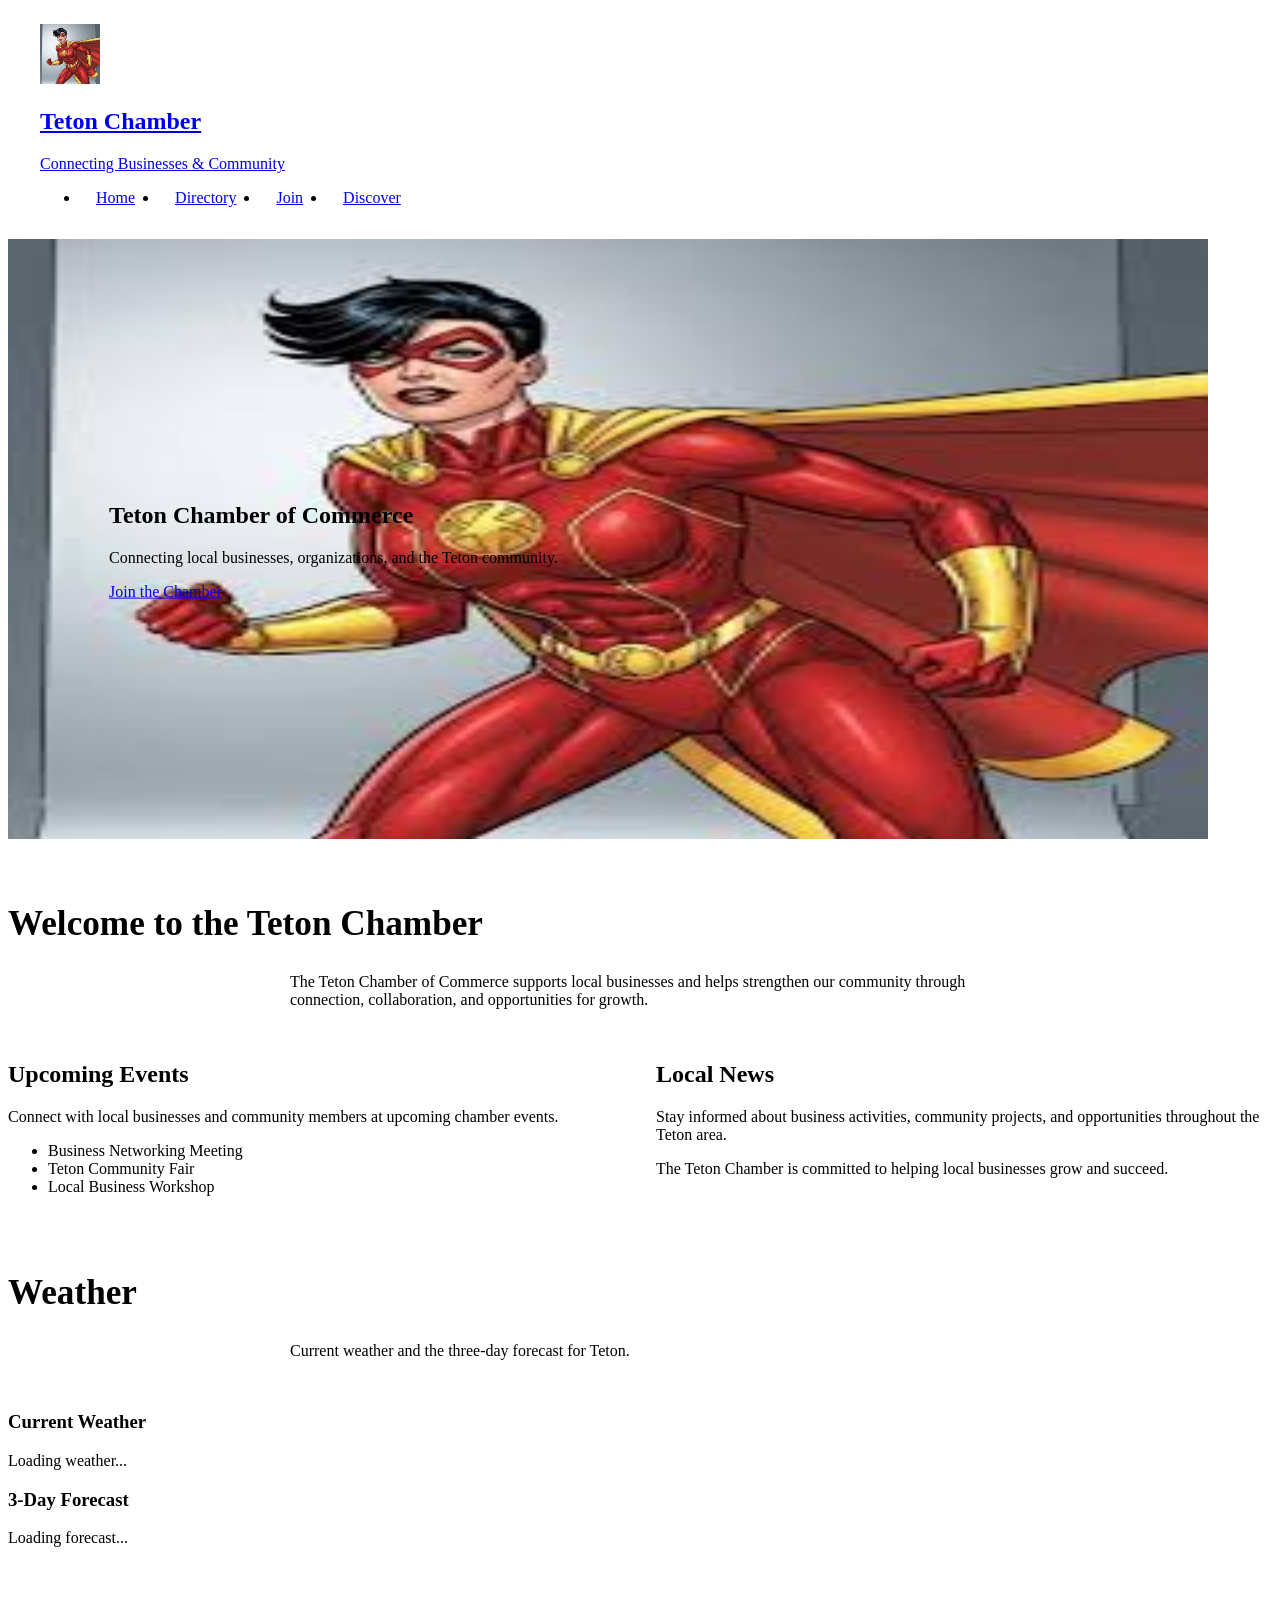
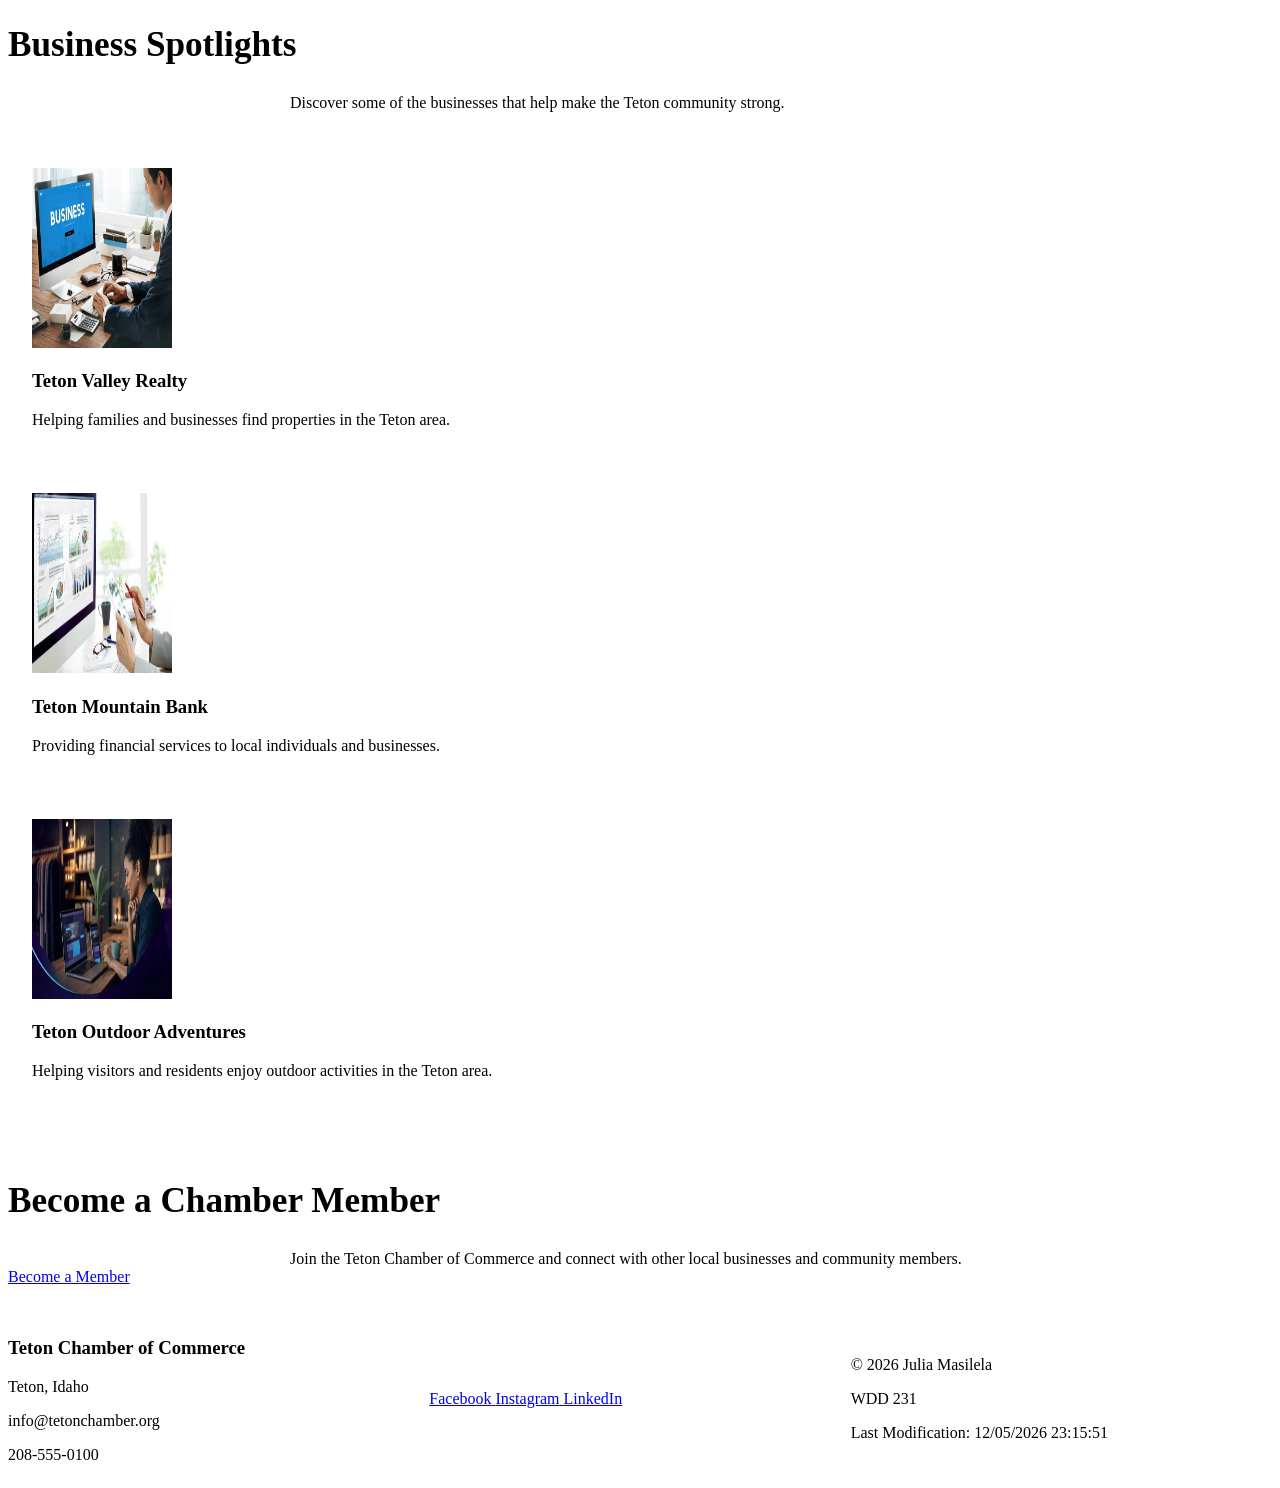
==== commit 372c2627: "Add weather section" ====
--- a/chamber/index.html
+++ b/chamber/index.html
@@ -238,7 +238,33 @@
         </section>
 
 
-        <!-- BUSINESS SPOTLIGHTS -->
+        <!-- WEATHER -->
+
+<section class="weather-section">
+
+    <div class="page-header">
+        <h2>Weather</h2>
+        <p>Current weather and the three-day forecast for Teton.</p>
+    </div>
+
+    <div class="weather-grid">
+
+        <article id="current-weather" class="card">
+            <h3>Current Weather</h3>
+            <p>Loading weather...</p>
+        </article>
+
+        <article id="weather-forecast" class="card">
+            <h3>3-Day Forecast</h3>
+            <p>Loading forecast...</p>
+        </article>
+
+    </div>
+
+</section>
+
+
+<!-- BUSINESS SPOTLIGHTS -->
 
         <section>
 
@@ -436,4 +462,4 @@
 
 </body>
 
-</html>+</html>
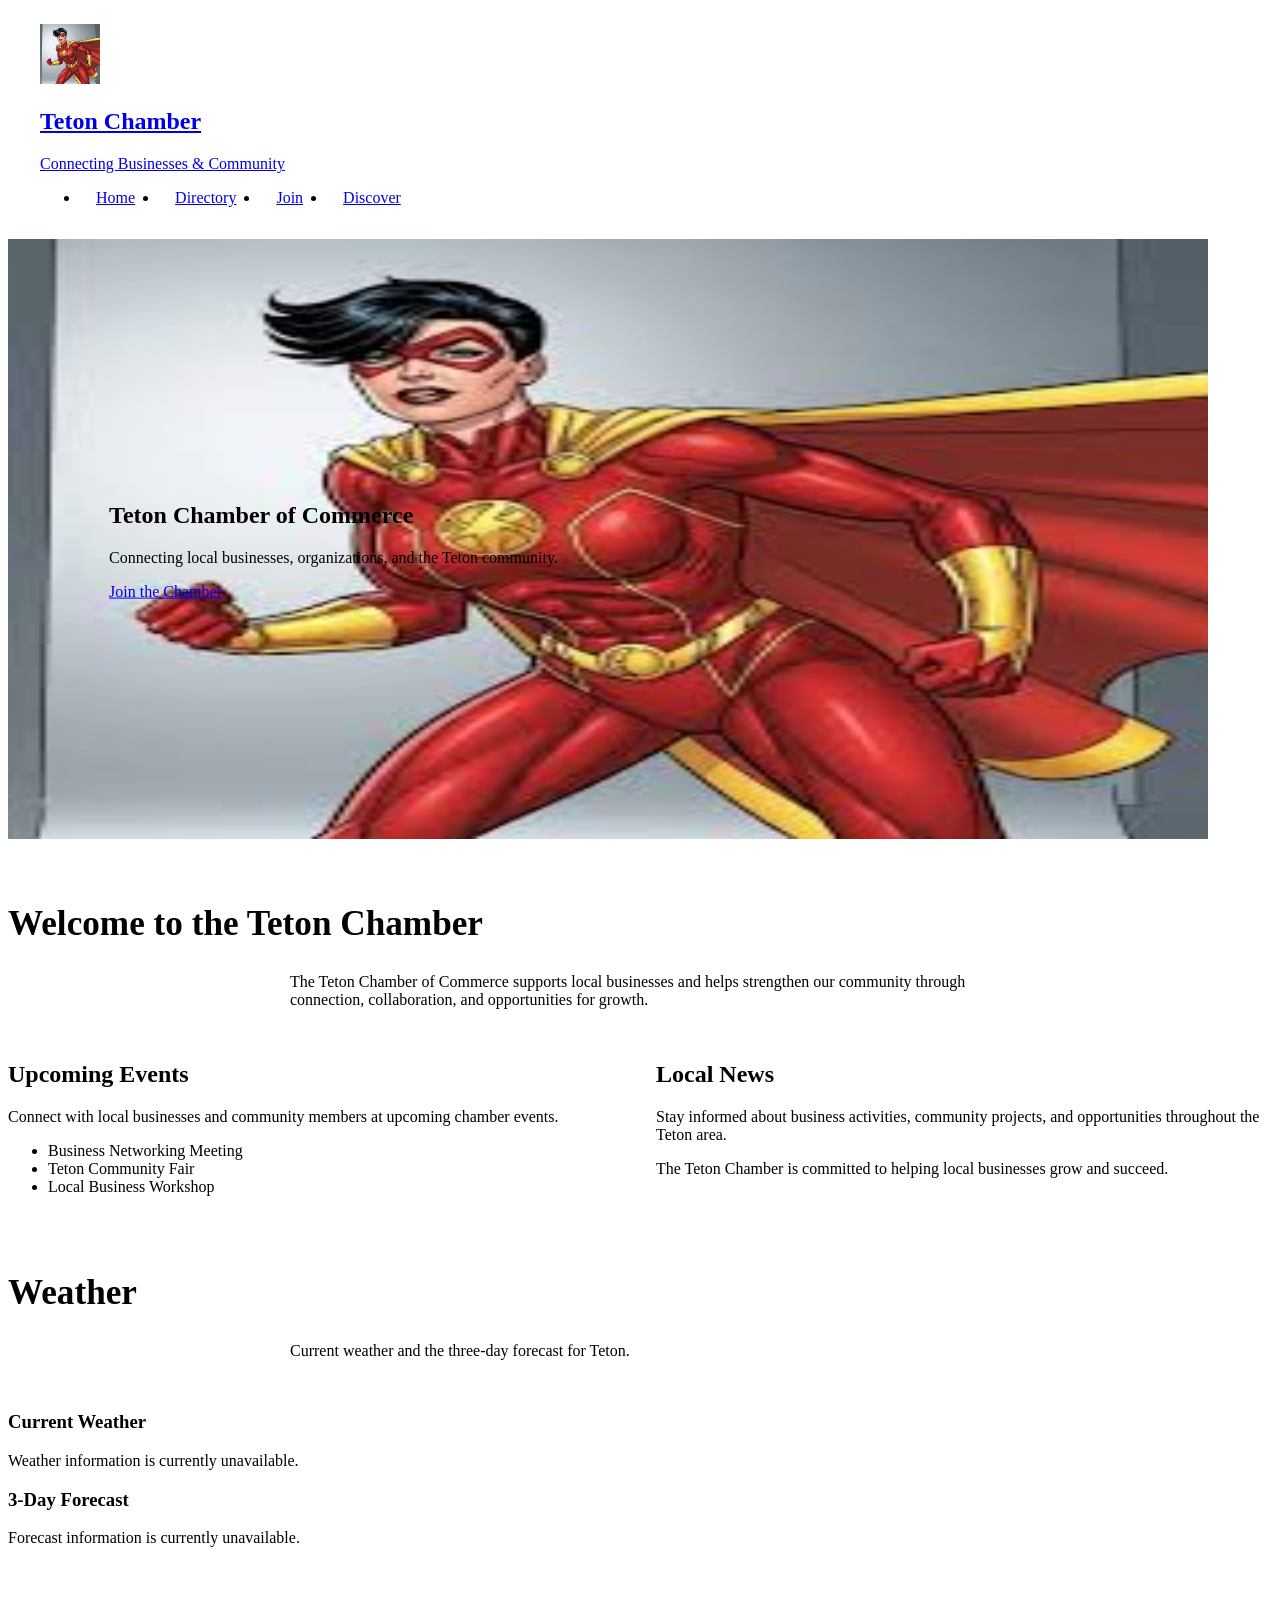
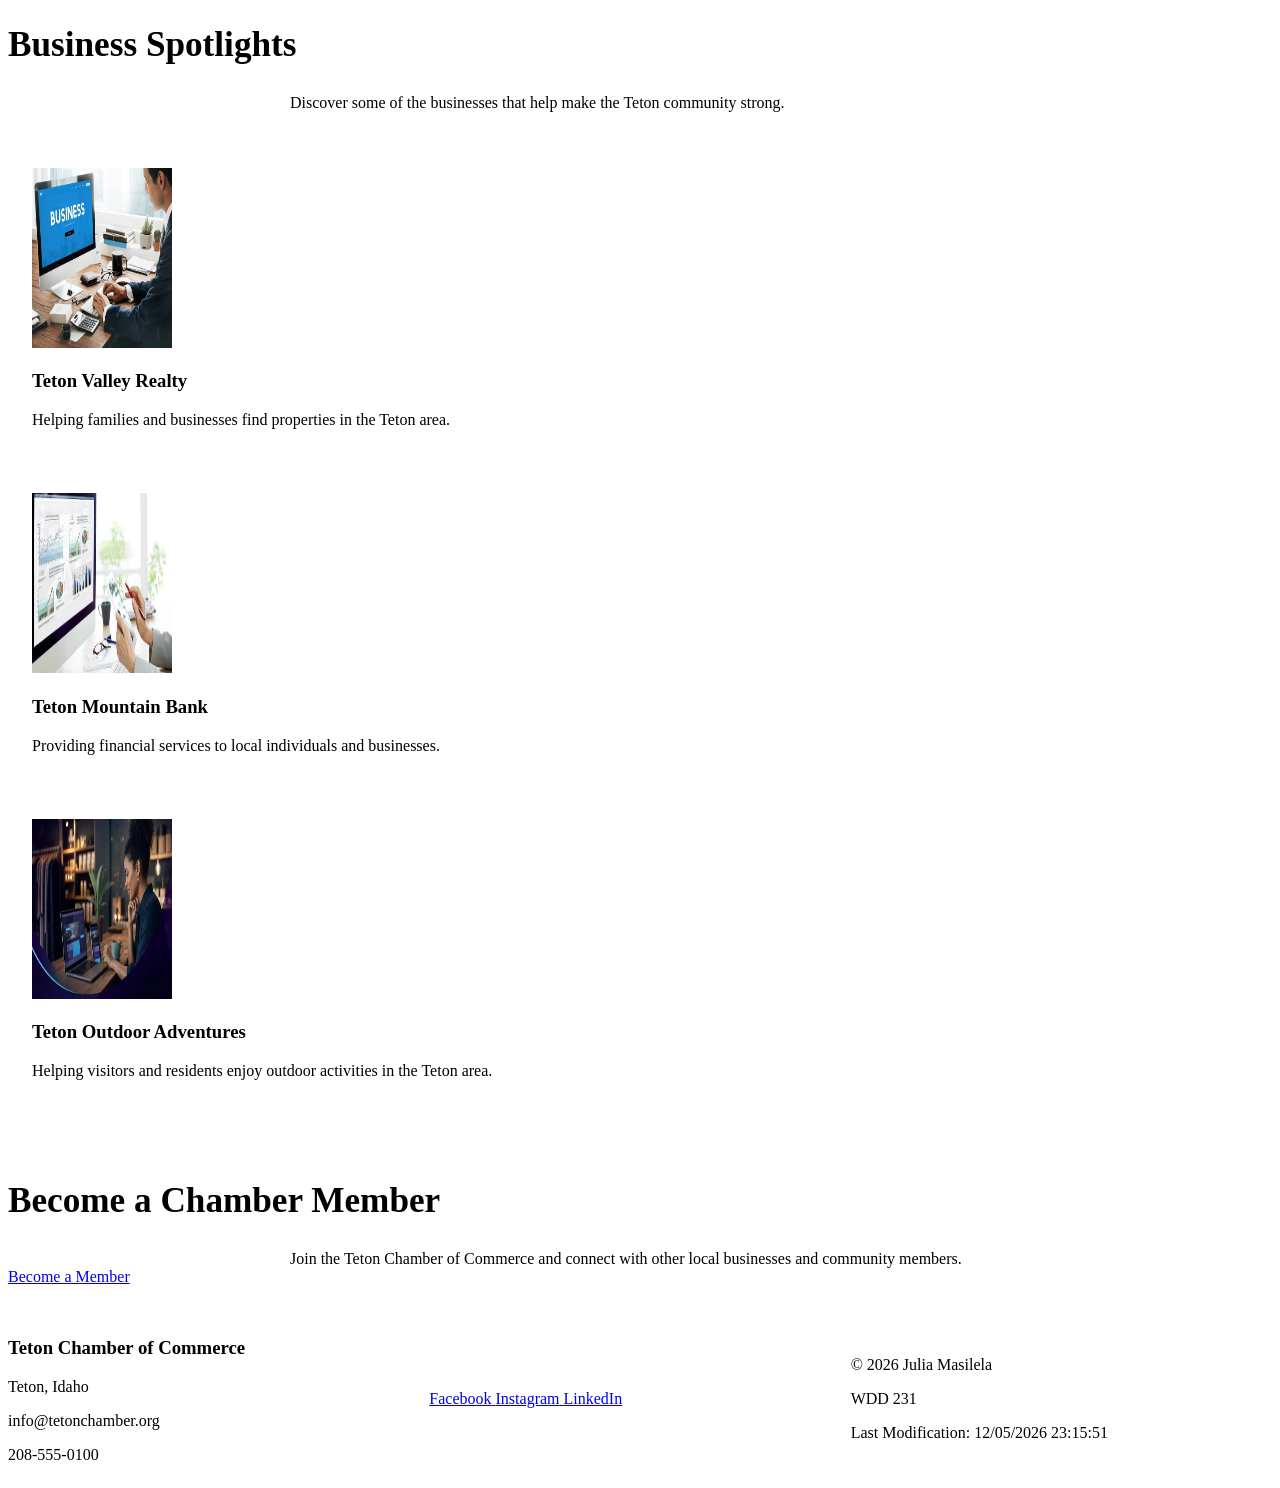
==== commit bc2e315d: "Link home JavaScript" ====
--- a/chamber/index.html
+++ b/chamber/index.html
@@ -460,6 +460,9 @@
         defer>
     </script>
 
+<script src="scripts/home.js" defer></script>
 </body>
 
 </html>
+
+
